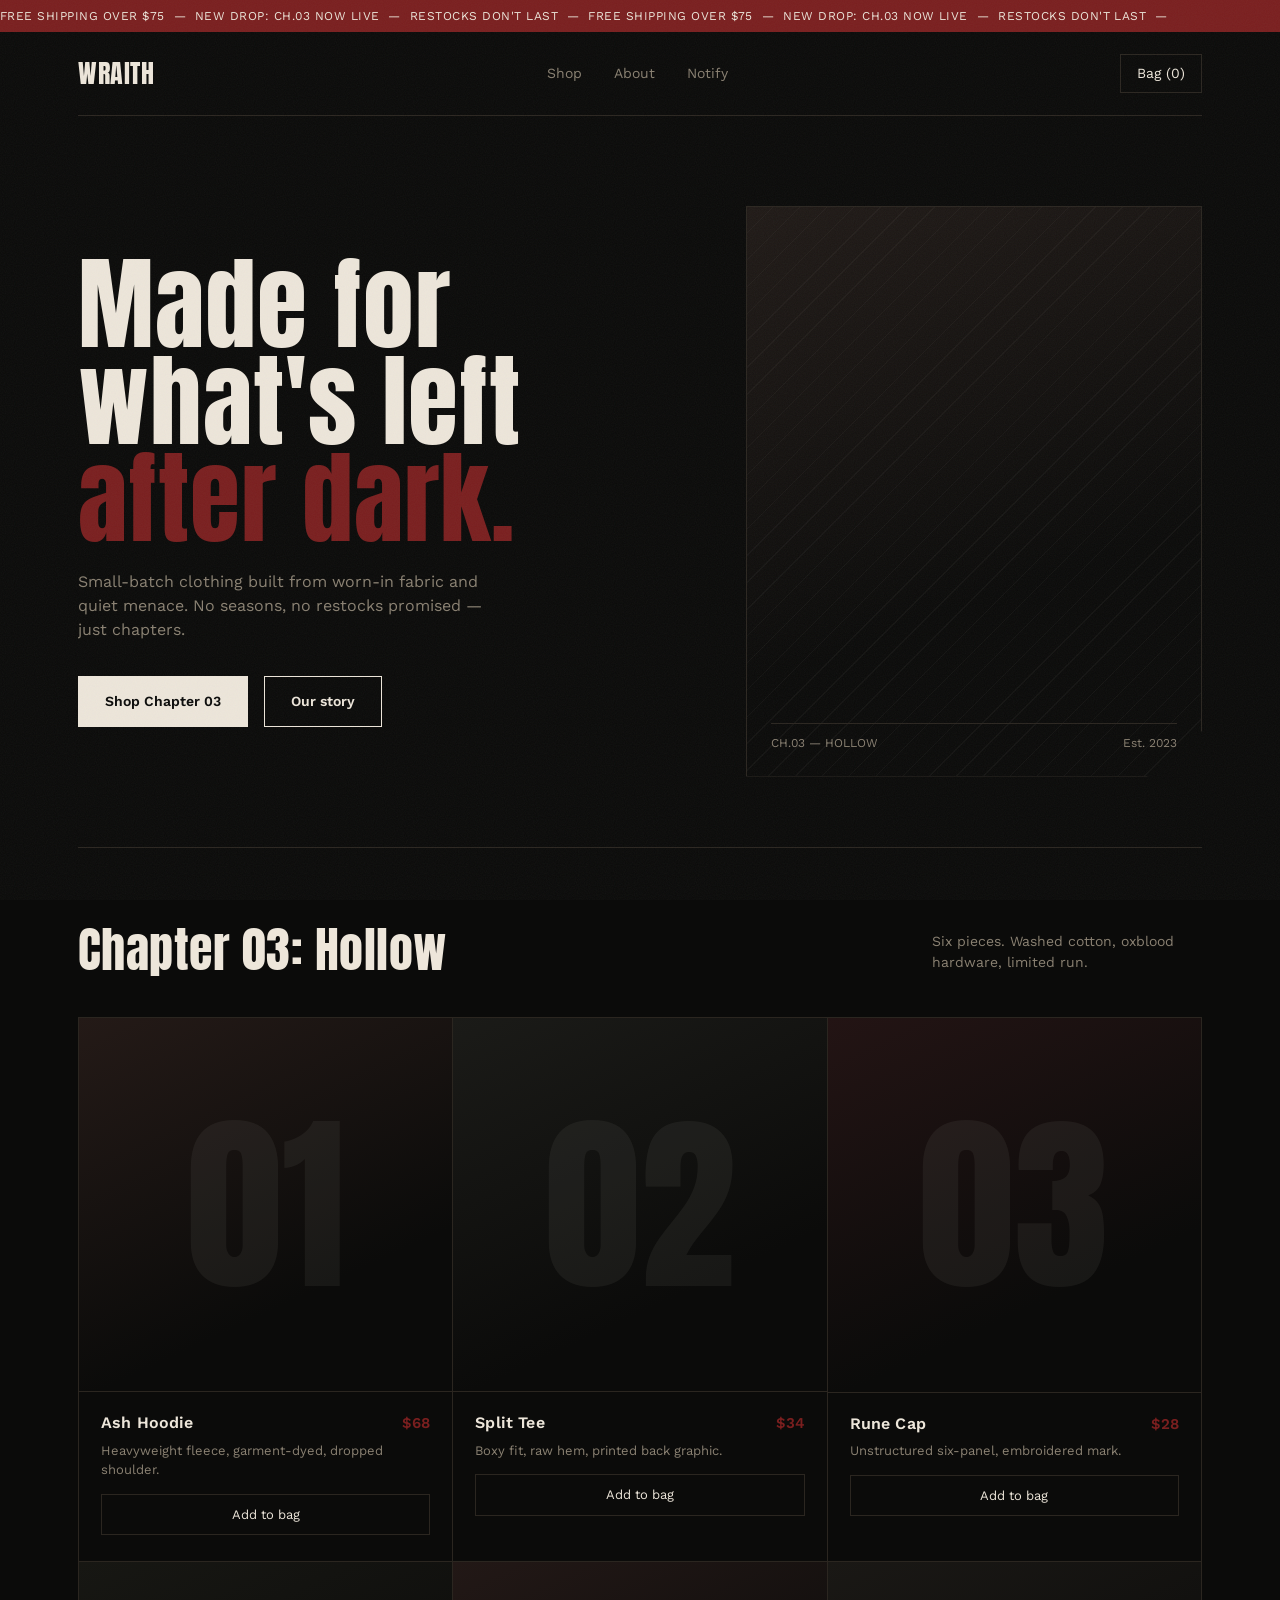
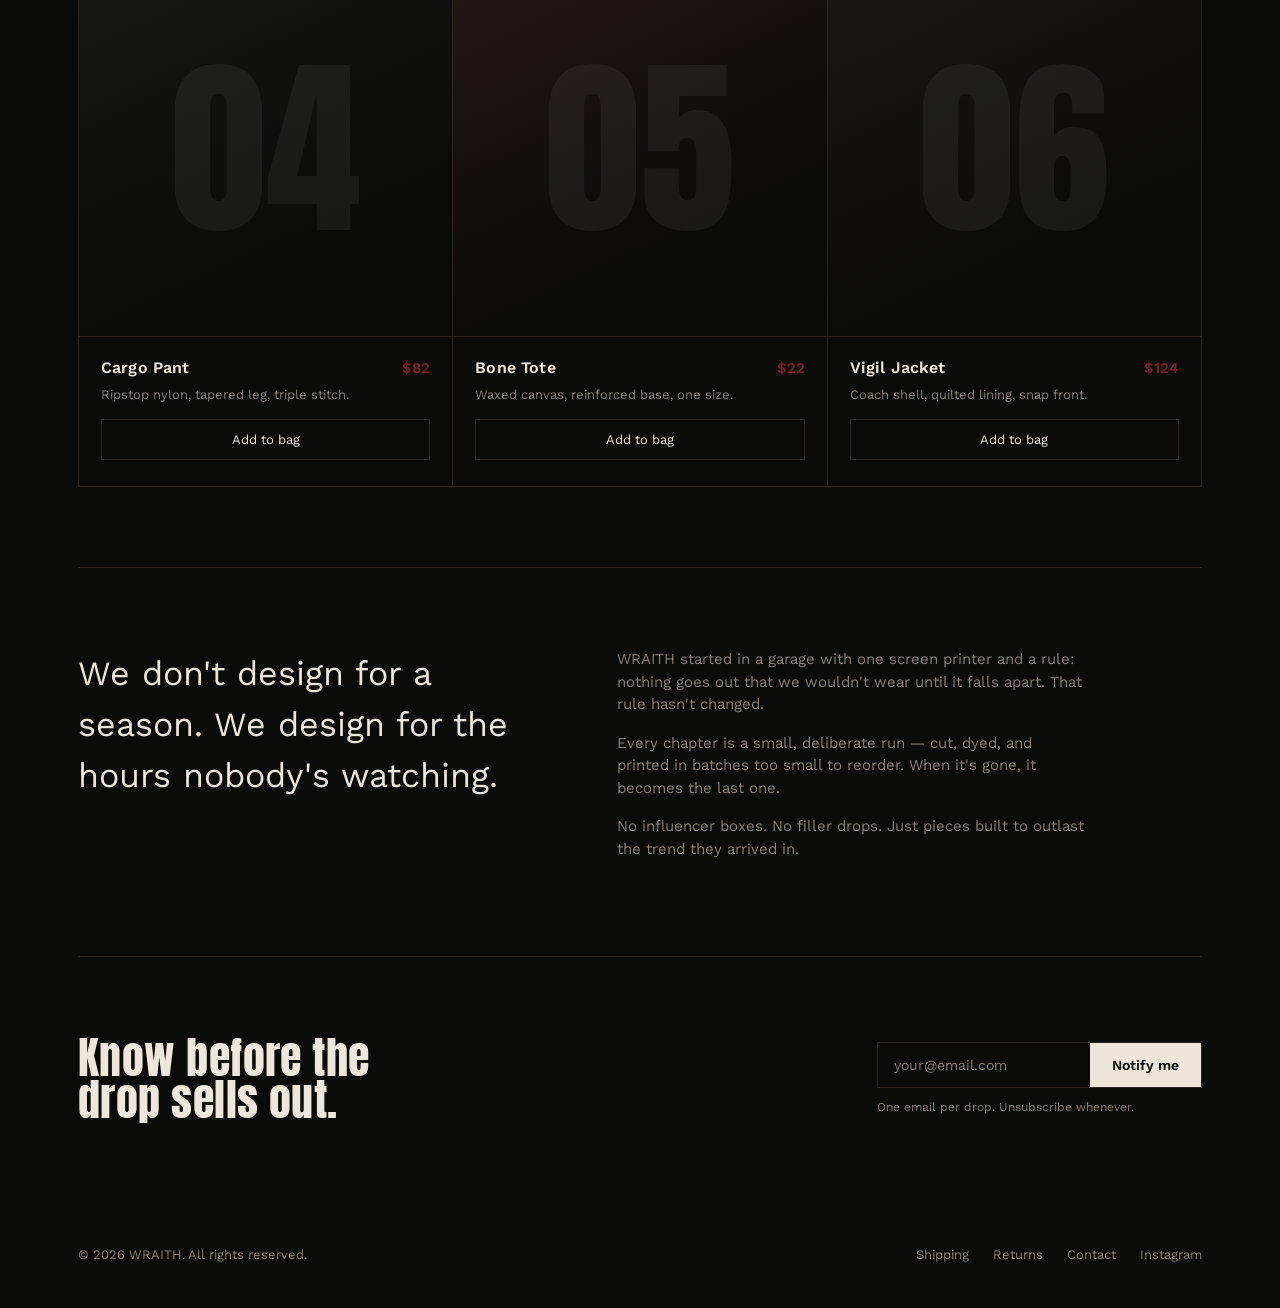
==== index.html @ acb2fb1a "Add initial index.html for WRAITH website Initial commit of the index.html file for the WRAITH merch" ====
<!DOCTYPE html>
<html lang="en">
<head>
<meta charset="UTF-8">
<meta name="viewport" content="width=device-width, initial-scale=1.0">
<title>WRAITH — Merch</title>
<link rel="preconnect" href="https://fonts.googleapis.com">
<link href="https://fonts.googleapis.com/css2?family=Anton&family=Work+Sans:wght@400;500;600&display=swap" rel="stylesheet">
<style>
  :root{
    --bg: #0B0B0A;
    --panel: #151210;
    --ink: #EDE6DA;
    --muted: #8A8172;
    --accent: #7A1F1F;
    --line: #2B2620;
  }
  *{ box-sizing: border-box; margin:0; padding:0; }
  html{ scroll-behavior: smooth; }
  body{
    background: var(--bg);
    color: var(--ink);
    font-family: 'Work Sans', sans-serif;
    line-height: 1.5;
    position: relative;
  }
  body::before{
    content:"";
    position: fixed;
    inset: 0;
    pointer-events: none;
    z-index: 50;
    opacity: 0.05;
    background-image: url("data:image/svg+xml,%3Csvg xmlns='http://www.w3.org/2000/svg' width='120' height='120'%3E%3Cfilter id='n'%3E%3CfeTurbulence type='fractalNoise' baseFrequency='0.9' numOctaves='2' stitchTiles='stitch'/%3E%3C/filter%3E%3Crect width='100%25' height='100%25' filter='url(%23n)'/%3E%3C/svg%3E");
  }
  h1,h2,h3, .display{
    font-family: 'Anton', sans-serif;
    font-weight: 400;
    letter-spacing: 0.01em;
    line-height: 0.95;
    text-transform: none;
  }
  a{ color: inherit; text-decoration: none; }
  .wrap{ max-width: 1180px; margin: 0 auto; padding: 0 28px; }

  .ticker{
    background: var(--accent);
    color: var(--ink);
    font-size: 12px;
    letter-spacing: 0.04em;
    padding: 7px 0;
    overflow: hidden;
    white-space: nowrap;
  }
  .ticker span{
    display: inline-block;
    padding-right: 60px;
    animation: scroll 22s linear infinite;
  }
  @keyframes scroll{
    from{ transform: translateX(0); }
    to{ transform: translateX(-50%); }
  }
  @media (prefers-reduced-motion: reduce){
    .ticker span{ animation: none; }
  }

  header{
    display: flex;
    align-items: center;
    justify-content: space-between;
    padding: 22px 0;
    border-bottom: 1px solid var(--line);
  }
  .logo{ font-family: 'Anton'; font-size: 26px; letter-spacing: 0.02em; }
  nav ul{
    list-style: none;
    display: flex;
    gap: 32px;
    font-size: 14px;
  }
  nav a{ color: var(--muted); transition: color .15s; }
  nav a:hover{ color: var(--ink); }
  .cart{
    font-size: 14px;
    border: 1px solid var(--line);
    padding: 8px 16px;
  }

  .hero{
    position: relative;
    padding: 90px 0 70px;
    border-bottom: 1px solid var(--line);
    overflow: hidden;
  }
  .hero-grid{
    display: grid;
    grid-template-columns: 1.15fr 0.85fr;
    gap: 50px;
    align-items: center;
  }
  .hero h1{
    font-size: clamp(52px, 8vw, 108px);
    color: var(--ink);
  }
  .hero h1 em{
    font-style: normal;
    color: var(--accent);
  }
  .hero p{
    max-width: 42ch;
    color: var(--muted);
    margin-top: 22px;
    font-size: 16px;
  }
  .hero-actions{
    margin-top: 34px;
    display: flex;
    gap: 16px;
  }
  .btn{
    display: inline-block;
    padding: 14px 26px;
    font-size: 14px;
    font-weight: 600;
    border: 1px solid var(--ink);
  }
  .btn-solid{
    background: var(--ink);
    color: var(--bg);
  }
  .btn-solid:hover{ background: var(--accent); border-color: var(--accent); color: var(--ink); }
  .btn-outline:hover{ border-color: var(--accent); color: var(--accent); }

  .hero-art{
    aspect-ratio: 4/5;
    background:
      repeating-linear-gradient(135deg, transparent 0 18px, rgba(237,230,218,0.035) 18px 19px),
      linear-gradient(160deg, #201A17, #0B0B0A 65%);
    border: 1px solid var(--line);
    position: relative;
    clip-path: polygon(0 0, 100% 0, 100% 92%, 88% 100%, 0 100%);
    display: flex;
    align-items: flex-end;
    padding: 24px;
  }
  .hero-art .tag{
    font-size: 12px;
    color: var(--muted);
    border-top: 1px solid var(--line);
    padding-top: 10px;
    width: 100%;
    display: flex;
    justify-content: space-between;
  }

  .section{ padding: 80px 0; border-bottom: 1px solid var(--line); }
  .section-head{
    display: flex;
    justify-content: space-between;
    align-items: flex-end;
    margin-bottom: 44px;
    gap: 20px;
  }
  .section-head h2{ font-size: clamp(32px, 4.5vw, 48px); }
  .section-head p{ color: var(--muted); font-size: 14px; max-width: 30ch; }

  .grid{
    display: grid;
    grid-template-columns: repeat(3, 1fr);
    gap: 1px;
    background: var(--line);
    border: 1px solid var(--line);
  }
  .card{
    background: var(--bg);
    padding: 0;
    display: flex;
    flex-direction: column;
  }
  .card-art{
    aspect-ratio: 1/1;
    position: relative;
    display: flex;
    align-items: center;
    justify-content: center;
    overflow: hidden;
  }
  .card-art span.mark{
    font-family: 'Anton';
    font-size: 15vw;
    color: rgba(237,230,218,0.06);
    user-select: none;
  }
  .card-body{
    padding: 20px 22px 26px;
    border-top: 1px solid var(--line);
  }
  .card-body .row{
    display: flex;
    justify-content: space-between;
    align-items: baseline;
    margin-bottom: 6px;
  }
  .card-body h3{ font-family:'Work Sans'; font-weight: 600; font-size: 16px; text-transform: none; }
  .card-body .price{ font-size: 15px; color: var(--accent); font-weight: 600; }
  .card-body .desc{ font-size: 13px; color: var(--muted); margin-bottom: 14px; }
  .card-body .add{
    font-size: 13px;
    border: 1px solid var(--line);
    padding: 10px 0;
    text-align: center;
    display: block;
    transition: border-color .15s, color .15s;
  }
  .card-body .add:hover{ border-color: var(--accent); color: var(--accent); }

  .c1 .card-art{ background: linear-gradient(155deg,#241A17,#0B0B0A 70%); }
  .c2 .card-art{ background: linear-gradient(155deg,#1B1B18,#0B0B0A 70%); }
  .c3 .card-art{ background: linear-gradient(155deg,#231414,#0B0B0A 70%); }
  .c4 .card-art{ background: linear-gradient(155deg,#171713,#0B0B0A 70%); }
  .c5 .card-art{ background: linear-gradient(155deg,#221816,#0B0B0A 70%); }
  .c6 .card-art{ background: linear-gradient(155deg,#1A1815,#0B0B0A 70%); }

  .manifesto{
    display: grid;
    grid-template-columns: 0.9fr 1.1fr;
    gap: 60px;
  }
  .manifesto .big{
    font-size: clamp(26px, 3.4vw, 34px);
    color: var(--ink);
  }
  .manifesto .col p{
    color: var(--muted);
    font-size: 15px;
    margin-bottom: 16px;
    max-width: 52ch;
  }

  .news{
    display: flex;
    justify-content: space-between;
    align-items: center;
    flex-wrap: wrap;
    gap: 24px;
  }
  .news h2{ font-size: clamp(30px, 4vw, 44px); max-width: 14ch; }
  .news form{
    display: flex;
    gap: 0;
    border: 1px solid var(--line);
    max-width: 420px;
    width: 100%;
  }
  .news input{
    flex: 1;
    background: transparent;
    border: none;
    outline: none;
    color: var(--ink);
    padding: 14px 16px;
    font-family: inherit;
    font-size: 14px;
  }
  .news input::placeholder{ color: var(--muted); }
  .news button{
    background: var(--ink);
    color: var(--bg);
    border: none;
    padding: 0 22px;
    font-family: inherit;
    font-weight: 600;
    font-size: 14px;
    cursor: pointer;
  }
  .news button:hover{ background: var(--accent); color: var(--ink); }
  .news .note{ font-size: 12px; color: var(--muted); margin-top: 10px; }

  footer{ padding: 44px 0; }
  .foot-grid{
    display: flex;
    justify-content: space-between;
    align-items: center;
    flex-wrap: wrap;
    gap: 20px;
    font-size: 13px;
    color: var(--muted);
  }
  .foot-links{ display: flex; gap: 24px; }
  .foot-links a:hover{ color: var(--ink); }

  @media (max-width: 860px){
    .hero-grid{ grid-template-columns: 1fr; }
    .grid{ grid-template-columns: repeat(2, 1fr); }
    .manifesto{ grid-template-columns: 1fr; }
    nav{ display: none; }
    .section-head{ flex-direction: column; align-items: flex-start; }
  }
  @media (max-width: 520px){
    .grid{ grid-template-columns: 1fr; }
  }

  :focus-visible{ outline: 2px solid var(--accent); outline-offset: 2px; }
</style>
</head>
<body>

  <div class="ticker" aria-hidden="true">
    <span>FREE SHIPPING OVER $75 &nbsp;—&nbsp; NEW DROP: CH.03 NOW LIVE &nbsp;—&nbsp; RESTOCKS DON'T LAST &nbsp;—&nbsp; FREE SHIPPING OVER $75 &nbsp;—&nbsp; NEW DROP: CH.03 NOW LIVE &nbsp;—&nbsp; RESTOCKS DON'T LAST &nbsp;—&nbsp;</span>
  </div>

  <div class="wrap">
    <header>
      <a href="#" class="logo">WRAITH</a>
      <nav>
        <ul>
          <li><a href="#shop">Shop</a></li>
          <li><a href="#about">About</a></li>
          <li><a href="#news">Notify</a></li>
        </ul>
      </nav>
      <a href="#shop" class="cart">Bag (0)</a>
    </header>

    <section class="hero">
      <div class="hero-grid">
        <div>
          <h1>Made for<br>what's left<br><em>after dark.</em></h1>
          <p>Small-batch clothing built from worn-in fabric and quiet menace. No seasons, no restocks promised — just chapters.</p>
          <div class="hero-actions">
            <a href="#shop" class="btn btn-solid">Shop Chapter 03</a>
            <a href="#about" class="btn btn-outline">Our story</a>
          </div>
        </div>
        <div class="hero-art">
          <div class="tag"><span>CH.03 — HOLLOW</span><span>Est. 2023</span></div>
        </div>
      </div>
    </section>

    <section class="section" id="shop">
      <div class="section-head">
        <h2>Chapter 03: Hollow</h2>
        <p>Six pieces. Washed cotton, oxblood hardware, limited run.</p>
      </div>
      <div class="grid">

        <div class="card c1">
          <div class="card-art"><span class="mark">01</span></div>
          <div class="card-body">
            <div class="row"><h3>Ash Hoodie</h3><span class="price">$68</span></div>
            <p class="desc">Heavyweight fleece, garment-dyed, dropped shoulder.</p>
            <a href="#" class="add">Add to bag</a>
          </div>
        </div>

        <div class="card c2">
          <div class="card-art"><span class="mark">02</span></div>
          <div class="card-body">
            <div class="row"><h3>Split Tee</h3><span class="price">$34</span></div>
            <p class="desc">Boxy fit, raw hem, printed back graphic.</p>
            <a href="#" class="add">Add to bag</a>
          </div>
        </div>

        <div class="card c3">
          <div class="card-art"><span class="mark">03</span></div>
          <div class="card-body">
            <div class="row"><h3>Rune Cap</h3><span class="price">$28</span></div>
            <p class="desc">Unstructured six-panel, embroidered mark.</p>
            <a href="#" class="add">Add to bag</a>
          </div>
        </div>

        <div class="card c4">
          <div class="card-art"><span class="mark">04</span></div>
          <div class="card-body">
            <div class="row"><h3>Cargo Pant</h3><span class="price">$82</span></div>
            <p class="desc">Ripstop nylon, tapered leg, triple stitch.</p>
            <a href="#" class="add">Add to bag</a>
          </div>
        </div>

        <div class="card c5">
          <div class="card-art"><span class="mark">05</span></div>
          <div class="card-body">
            <div class="row"><h3>Bone Tote</h3><span class="price">$22</span></div>
            <p class="desc">Waxed canvas, reinforced base, one size.</p>
            <a href="#" class="add">Add to bag</a>
          </div>
        </div>

        <div class="card c6">
          <div class="card-art"><span class="mark">06</span></div>
          <div class="card-body">
            <div class="row"><h3>Vigil Jacket</h3><span class="price">$124</span></div>
            <p class="desc">Coach shell, quilted lining, snap front.</p>
            <a href="#" class="add">Add to bag</a>
          </div>
        </div>

      </div>
    </section>

    <section class="section" id="about">
      <div class="manifesto">
        <p class="big">We don't design for a season. We design for the hours nobody's watching.</p>
        <div class="col">
          <p>WRAITH started in a garage with one screen printer and a rule: nothing goes out that we wouldn't wear until it falls apart. That rule hasn't changed.</p>
          <p>Every chapter is a small, deliberate run — cut, dyed, and printed in batches too small to reorder. When it's gone, it becomes the last one.</p>
          <p>No influencer boxes. No filler drops. Just pieces built to outlast the trend they arrived in.</p>
        </div>
      </div>
    </section>

    <section class="section" id="news" style="border-bottom:none;">
      <div class="news">
        <h2>Know before the drop sells out.</h2>
        <div>
          <form onsubmit="event.preventDefault(); this.querySelector('button').textContent='You\'re in';">
            <input type="email" placeholder="your@email.com" required>
            <button type="submit">Notify me</button>
          </form>
          <p class="note">One email per drop. Unsubscribe whenever.</p>
        </div>
      </div>
    </section>

    <footer>
      <div class="foot-grid">
        <span>© 2026 WRAITH. All rights reserved.</span>
        <div class="foot-links">
          <a href="#">Shipping</a>
          <a href="#">Returns</a>
          <a href="#">Contact</a>
          <a href="#">Instagram</a>
        </div>
      </div>
    </footer>
  </div>

</body>
</html>
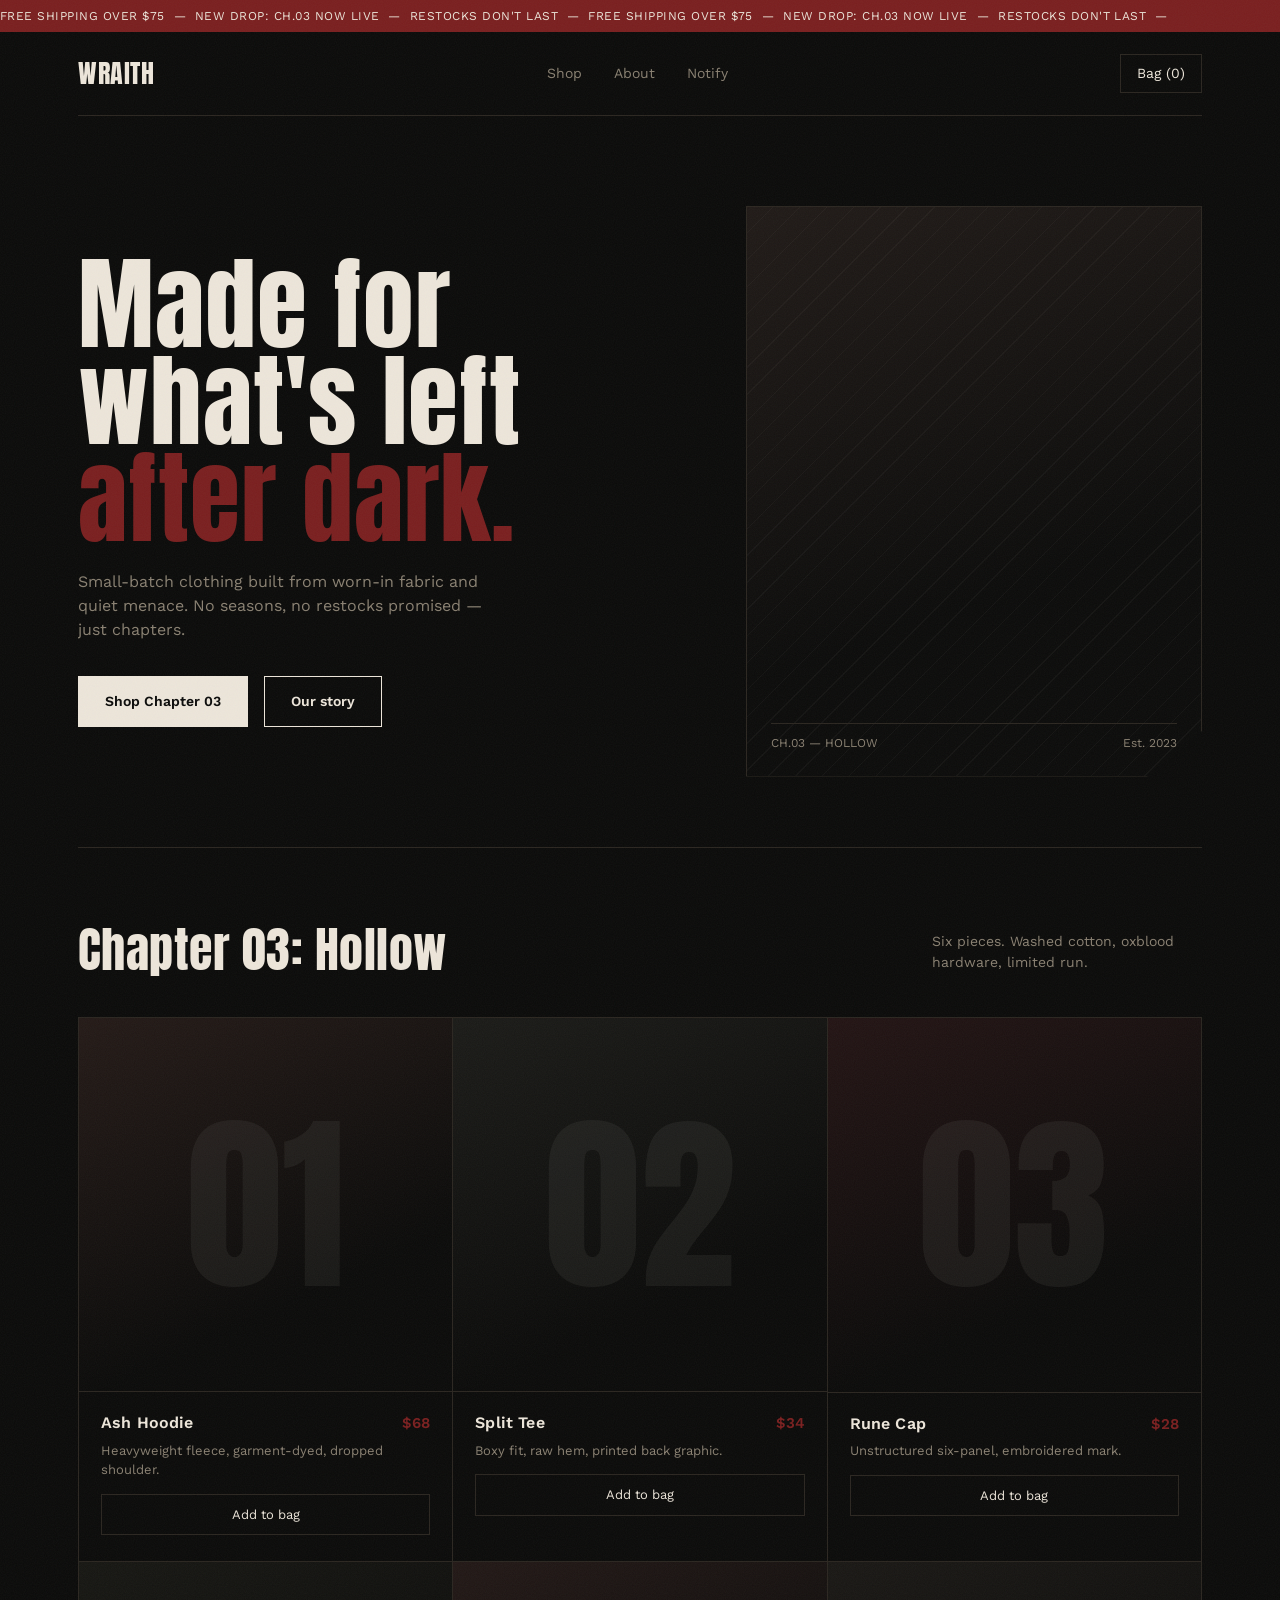
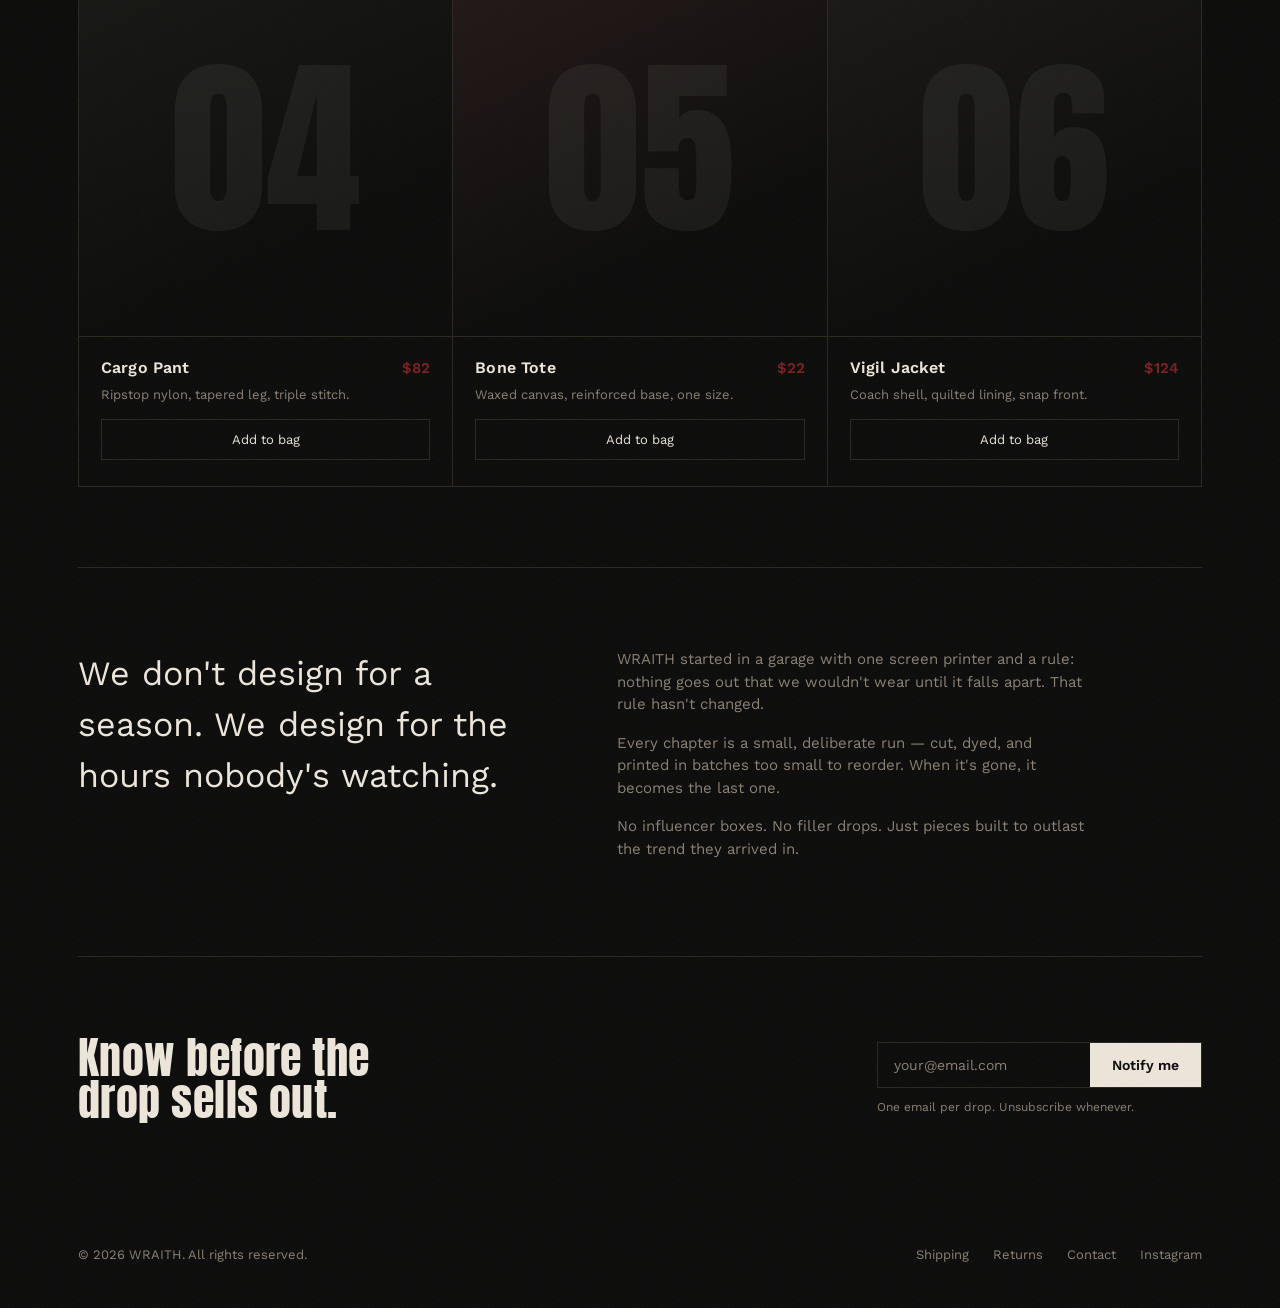
==== commit 891d2330: "Add blur-reveal stylesheet and script to index.html" ====
--- a/index.html
+++ b/index.html
@@ -6,6 +6,7 @@
 <title>WRAITH — Merch</title>
 <link rel="preconnect" href="https://fonts.googleapis.com">
 <link href="https://fonts.googleapis.com/css2?family=Anton&family=Work+Sans:wght@400;500;600&display=swap" rel="stylesheet">
+  <link rel="stylesheet" href="blur-reveal.css">
 <style>
   :root{
     --bg: #0B0B0A;
@@ -316,7 +317,7 @@
       <nav>
         <ul>
           <li><a href="#shop">Shop</a></li>
-          <li><a href="#about">About</a></li>
+          <li><a href="about.html">About</a></li>
           <li><a href="#news">Notify</a></li>
         </ul>
       </nav>
@@ -330,7 +331,7 @@
           <p>Small-batch clothing built from worn-in fabric and quiet menace. No seasons, no restocks promised — just chapters.</p>
           <div class="hero-actions">
             <a href="#shop" class="btn btn-solid">Shop Chapter 03</a>
-            <a href="#about" class="btn btn-outline">Our story</a>
+            <a href="about.html" class="btn btn-outline">Our story</a>
           </div>
         </div>
         <div class="hero-art">
@@ -440,5 +441,6 @@
     </footer>
   </div>
 
+  <script src="blur-reveal.js"></script>
 </body>
 </html>
--- a/blur-reveal.css
+++ b/blur-reveal.css
@@ -0,0 +1,7 @@
+body{
+  filter: blur(6px) brightness(0.65);
+  transition: filter 0.7s ease;
+}
+body.revealed{
+  filter: blur(0) brightness(1);
+}
